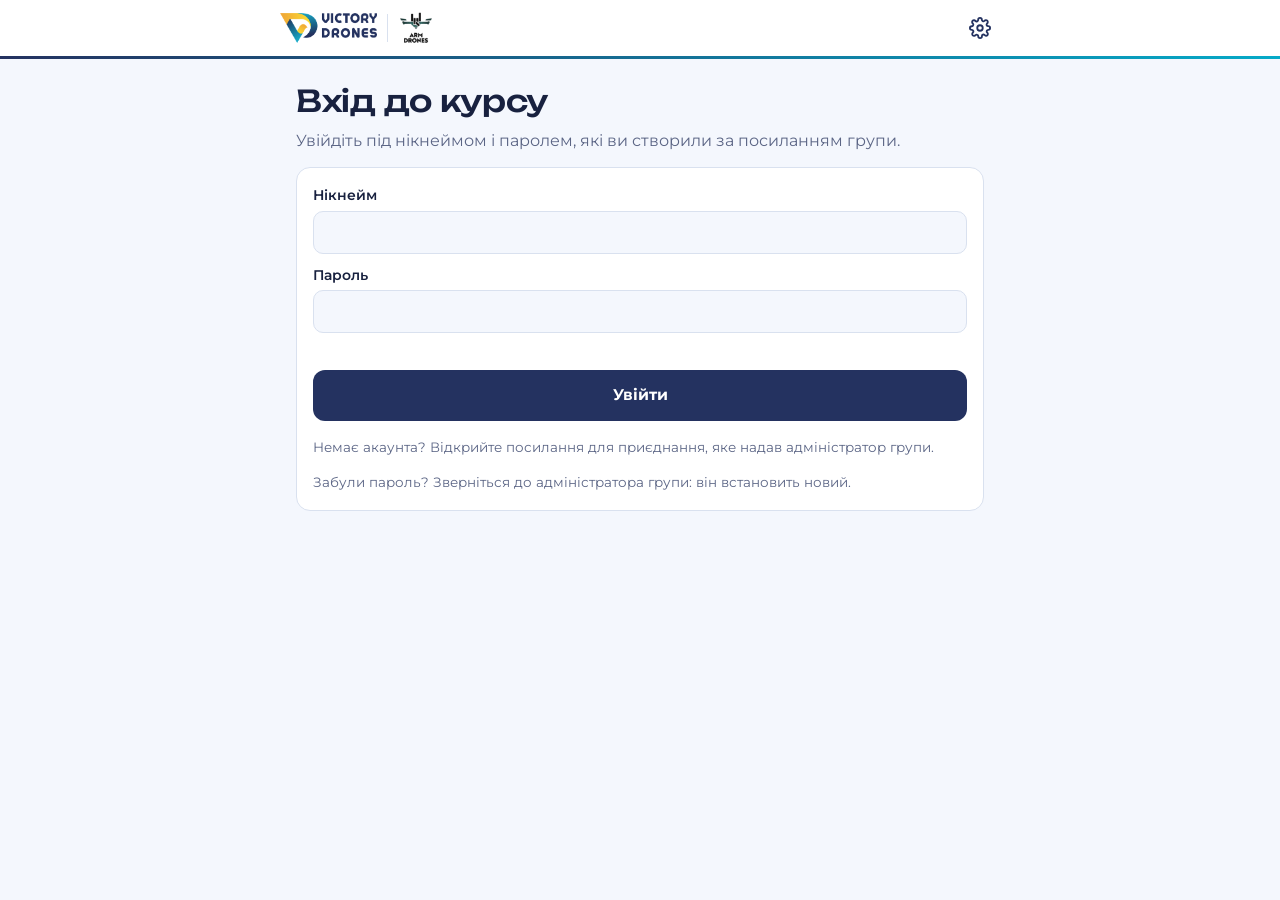
==== v1/index.html @ fdaccfeb "Admin statistics panel (#admin-stats) with charts; links from admin panel and group view Co-Authored" ====
<!doctype html>
<html lang="uk"><head>
<meta charset="utf-8">
<meta name="viewport" content="width=device-width,initial-scale=1,viewport-fit=cover">
<title>Будова ударного FPV-коптера · Victory Drones</title>
<meta name="description" content="Онлайн-курс Victory Drones та ARM Drones: будова, збирання і налаштування ударного FPV-коптера">
<meta name="theme-color" content="#243260">
<meta name="robots" content="noindex, nofollow">
<link rel="icon" href="img/brand/favicon.ico" sizes="any">
<link rel="icon" href="img/brand/icon-32.png" type="image/png" sizes="32x32">
<link rel="apple-touch-icon" href="img/brand/icon-180.png">
<link rel="manifest" href="manifest.webmanifest">
<meta name="apple-mobile-web-app-capable" content="yes">
<meta name="apple-mobile-web-app-title" content="FPV-курс">
<link rel="preload" href="fonts/montserrat-cyrillic-400-normal.woff2" as="font" type="font/woff2" crossorigin>
<link rel="preload" href="fonts/unbounded-cyrillic-500-normal.woff2" as="font" type="font/woff2" crossorigin>
<link rel="stylesheet" href="styles.css">
</head>
<body>
<header class="top"><div class="top-in">
  <button class="icon-btn" id="back" type="button" aria-label="Назад" hidden><svg viewBox="0 0 24 24"><path d="M15 18l-6-6 6-6"/></svg></button>
  <a class="logos" href="#home" aria-label="На головну"><img class="vd" src="img/brand/vd-full.png" alt="Victory Drones" width="309" height="96"><i></i><img class="arm" src="img/brand/arm-drones.png" alt="ARM Drones" width="112" height="112"></a>
  <span class="spacer"></span>
  <div class="hmode" id="hmode" role="group" aria-label="Як проходити урок" hidden><button type="button" data-mode="video" aria-pressed="false"><svg viewBox="0 0 24 24"><rect x="2" y="5" width="15" height="14" rx="2"/><path d="M17 10l5-3v10l-5-3"/></svg><span>Відео</span></button><button type="button" data-mode="read" aria-pressed="false"><svg viewBox="0 0 24 24"><path d="M2 5h7a3 3 0 0 1 3 3v12a2 2 0 0 0-2-2H2zM22 5h-7a3 3 0 0 0-3 3v12a2 2 0 0 1 2-2h8z"/></svg><span>Читати</span></button></div>
  <button class="icon-btn" id="menu" type="button" aria-label="Налаштування"><svg viewBox="0 0 24 24"><circle cx="12" cy="12" r="3"/><path d="M19.4 15a1.7 1.7 0 0 0 .3 1.8l.1.1a2 2 0 1 1-2.8 2.8l-.1-.1a1.7 1.7 0 0 0-1.8-.3 1.7 1.7 0 0 0-1 1.5V21a2 2 0 1 1-4 0v-.1a1.7 1.7 0 0 0-1.1-1.5 1.7 1.7 0 0 0-1.8.3l-.1.1a2 2 0 1 1-2.8-2.8l.1-.1a1.7 1.7 0 0 0 .3-1.8 1.7 1.7 0 0 0-1.5-1H3a2 2 0 1 1 0-4h.1a1.7 1.7 0 0 0 1.5-1.1 1.7 1.7 0 0 0-.3-1.8l-.1-.1a2 2 0 1 1 2.8-2.8l.1.1a1.7 1.7 0 0 0 1.8.3H9a1.7 1.7 0 0 0 1-1.5V3a2 2 0 1 1 4 0v.1a1.7 1.7 0 0 0 1 1.5 1.7 1.7 0 0 0 1.8-.3l.1-.1a2 2 0 1 1 2.8 2.8l-.1.1a1.7 1.7 0 0 0-.3 1.8V9a1.7 1.7 0 0 0 1.5 1H21a2 2 0 1 1 0 4h-.1a1.7 1.7 0 0 0-1.5 1z"/></svg></button>
</div></header>
<div class="banner" id="banner" hidden></div>
<main id="view"></main>

<script src="config.js"></script>
<script src="lib/supabase.js"></script>
<script src="backend.js"></script>
<script src="stats.js"></script>
<script src="app.js"></script>
<script src="anim.js"></script>
<script src="content/intro-questions.js"></script>
<script src="content/intro.js"></script>
<script src="content/m01/questions.js"></script>
<script src="content/m01/l02.js"></script>
<script src="content/m01/l03.js"></script>
<script src="content/m01/l04.js"></script>
<script src="content/m01/l05.js"></script>
<script src="content/m01/l06.js"></script>
<script src="content/m01/l07.js"></script>
<script src="content/m01/l08.js"></script>
<script src="content/m01.js"></script>
<script>APP.start();</script>
</body></html>
---- v1/styles.css ----
/* Victory Drones · FPV course — styles
   Layout: one reading column (max 720px). Course map → lesson (Відео / Курс) → lesson quiz → module test.
   Brand: navy #243260, cyan #05AAC8, yellow #FCC500, light #E0EEFF. Headings Unbounded, body Montserrat. */
@font-face { font-family: "Montserrat"; src: url(fonts/montserrat-latin-400-normal.woff2) format("woff2"); font-weight: 400; font-display: swap; unicode-range: U+0000-00FF, U+0131, U+0152-0153, U+02BB-02BC, U+02C6, U+02DA, U+02DC, U+2000-206F, U+2074, U+20AC, U+2122, U+2190-2199, U+2212, U+2215, U+FEFF, U+FFFD }
@font-face { font-family: "Montserrat"; src: url(fonts/montserrat-cyrillic-400-normal.woff2) format("woff2"); font-weight: 400; font-display: swap; unicode-range: U+0301, U+0400-045F, U+0490-0491, U+04B0-04B1, U+2116 }
@font-face { font-family: "Montserrat"; src: url(fonts/montserrat-latin-500-normal.woff2) format("woff2"); font-weight: 500; font-display: swap; unicode-range: U+0000-00FF, U+2000-206F, U+2190-2199, U+2212 }
@font-face { font-family: "Montserrat"; src: url(fonts/montserrat-cyrillic-500-normal.woff2) format("woff2"); font-weight: 500; font-display: swap; unicode-range: U+0301, U+0400-045F, U+0490-0491, U+2116 }
@font-face { font-family: "Montserrat"; src: url(fonts/montserrat-latin-600-normal.woff2) format("woff2"); font-weight: 600; font-display: swap; unicode-range: U+0000-00FF, U+2000-206F, U+2190-2199, U+2212 }
@font-face { font-family: "Montserrat"; src: url(fonts/montserrat-cyrillic-600-normal.woff2) format("woff2"); font-weight: 600; font-display: swap; unicode-range: U+0301, U+0400-045F, U+0490-0491, U+2116 }
@font-face { font-family: "Montserrat"; src: url(fonts/montserrat-latin-700-normal.woff2) format("woff2"); font-weight: 700; font-display: swap; unicode-range: U+0000-00FF, U+2000-206F, U+2190-2199, U+2212 }
@font-face { font-family: "Montserrat"; src: url(fonts/montserrat-cyrillic-700-normal.woff2) format("woff2"); font-weight: 700; font-display: swap; unicode-range: U+0301, U+0400-045F, U+0490-0491, U+2116 }
@font-face { font-family: "Unbounded"; src: url(fonts/unbounded-latin-500-normal.woff2) format("woff2"); font-weight: 500; font-display: swap; unicode-range: U+0000-00FF, U+2000-206F, U+2190-2199, U+2212 }
@font-face { font-family: "Unbounded"; src: url(fonts/unbounded-cyrillic-500-normal.woff2) format("woff2"); font-weight: 500; font-display: swap; unicode-range: U+0301, U+0400-045F, U+0490-0491, U+2116 }
@font-face { font-family: "Unbounded"; src: url(fonts/unbounded-latin-700-normal.woff2) format("woff2"); font-weight: 700; font-display: swap; unicode-range: U+0000-00FF, U+2000-206F, U+2190-2199, U+2212 }
@font-face { font-family: "Unbounded"; src: url(fonts/unbounded-cyrillic-700-normal.woff2) format("woff2"); font-weight: 700; font-display: swap; unicode-range: U+0301, U+0400-045F, U+0490-0491, U+2116 }

:root {
  --navy: #243260; --cyan: #05aac8; --yellow: #fcc500; --sky: #e0eeff; --orange: #f2aa25;
  --bg: #f4f7fd; --surface: #ffffff; --sunk: #e9eff9; --ink: #18213f; --muted: #5b6585; --line: #d9e1ef;
  --accent: #243260; --on-accent: #ffffff; --accent-soft: #e0eeff;
  --hi: #05aac8; --hi-ink: #04798f; --hi-soft: #dcf3f8;
  --gold: #fcc500; --gold-ink: #8a6a00; --gold-soft: #fff4cc;
  --ok: #1f7a4d; --ok-bg: #e0f3e8; --bad: #b2362d; --bad-bg: #fbe5e2;
  --fig-bg: #f8fbff; --header: #ffffff;
  --sans: "Montserrat", system-ui, -apple-system, "Segoe UI", Roboto, sans-serif;
  --display: "Unbounded", "Montserrat", system-ui, sans-serif;
  --mono: ui-monospace, "SF Mono", Menlo, Consolas, monospace;
  --r: 14px;
  color-scheme: light;
}
@media (prefers-color-scheme: dark) { :root:not([data-theme="light"]) {
  --bg: #0e1428; --surface: #161e3a; --sunk: #111830; --ink: #e8edfa; --muted: #9ba7c8; --line: #28335a;
  --accent: #8fb4ff; --on-accent: #0e1428; --accent-soft: #1e2a52;
  --hi: #3cc8e2; --hi-ink: #6fd8ec; --hi-soft: #0f3340;
  --gold-ink: #fcd34d; --gold-soft: #3a3010;
  --ok: #6fd39c; --ok-bg: #143224; --bad: #f29a90; --bad-bg: #3b1d1c;
  --fig-bg: #121a33; --header: #ffffff;
  color-scheme: dark } }
:root[data-theme="dark"] {
  --bg: #0e1428; --surface: #161e3a; --sunk: #111830; --ink: #e8edfa; --muted: #9ba7c8; --line: #28335a;
  --accent: #8fb4ff; --on-accent: #0e1428; --accent-soft: #1e2a52;
  --hi: #3cc8e2; --hi-ink: #6fd8ec; --hi-soft: #0f3340;
  --gold-ink: #fcd34d; --gold-soft: #3a3010;
  --ok: #6fd39c; --ok-bg: #143224; --bad: #f29a90; --bad-bg: #3b1d1c;
  --fig-bg: #121a33; --header: #ffffff;
  color-scheme: dark }

* { box-sizing: border-box }
html { -webkit-text-size-adjust: 100% }
body { margin: 0; background: var(--bg); color: var(--ink); font: 16px/1.6 var(--sans) }
button { font: inherit; color: inherit }
a { color: var(--hi-ink) }
:focus-visible { outline: 2px solid var(--hi); outline-offset: 2px; border-radius: 6px }
[hidden] { display: none !important }
img { max-width: 100%; display: block }
h1, h2, h3, h4 { font-family: var(--display); font-weight: 500; letter-spacing: -.01em }

/* header: always white so both logos read correctly */
.top { position: sticky; top: 0; z-index: 20; background: var(--header); color: #18213f; border-bottom: 3px solid transparent;
  border-image: linear-gradient(90deg, #243260, #05aac8) 1;
  padding: env(safe-area-inset-top) max(12px, env(safe-area-inset-right)) 0 max(12px, env(safe-area-inset-left)) }
.top-in { max-width: 720px; margin: 0 auto; height: 56px; display: flex; align-items: center; gap: 8px }
.logos { display: flex; align-items: center; gap: 10px; text-decoration: none; flex: none; min-width: 0 }
.logos img.vd { height: 30px; width: auto }
.logos img.arm { height: 36px; width: auto }
.logos i { width: 1px; height: 28px; background: #d9e1ef }
.top .spacer { flex: 1 }
.icon-btn { width: 40px; height: 40px; border-radius: 10px; border: 0; background: transparent; display: grid; place-items: center; cursor: pointer; flex: none; color: #243260 }
.icon-btn:hover { background: #eef3fb }
.icon-btn svg { width: 22px; height: 22px; stroke: currentColor; fill: none; stroke-width: 2; stroke-linecap: round; stroke-linejoin: round }
@media (max-width: 400px) { .logos img.vd { height: 24px } .logos img.arm { height: 30px } .logos { gap: 7px } }

/* lesson mode switch */
.hmode { display: flex; background: #eef3fb; border-radius: 10px; padding: 3px; gap: 2px; flex: none }
.hmode button { display: inline-flex; align-items: center; gap: 6px; border: 0; background: transparent; border-radius: 8px; padding: 7px 10px; font-size: 13.5px; font-weight: 600; cursor: pointer; color: #5b6585 }
.hmode button[aria-pressed="true"] { background: #243260; color: #fff }
.hmode svg { width: 17px; height: 17px; stroke: currentColor; fill: none; stroke-width: 2; stroke-linecap: round; stroke-linejoin: round }
@media (max-width: 480px) { .hmode span { display: none } .hmode button { padding: 7px 9px } }

.banner { background: var(--gold-soft); border-bottom: 1px solid var(--line); padding: 10px max(16px, env(safe-area-inset-right)) 12px max(16px, env(safe-area-inset-left)) }
.banner-in { max-width: 720px; margin: 0 auto; display: flex; flex-direction: column; gap: 8px }
.banner p { margin: 0; font-size: 14.5px }
.row { display: flex; gap: 8px; flex-wrap: wrap; align-items: center }

main { max-width: 720px; margin: 0 auto; padding: 18px max(16px, env(safe-area-inset-right)) calc(48px + env(safe-area-inset-bottom)) max(16px, env(safe-area-inset-left)) }
.eyebrow { font: 600 12px/1.2 var(--sans); letter-spacing: .08em; text-transform: uppercase; color: var(--hi-ink) }
h2.page { font-size: clamp(22px, 5.4vw, 30px); line-height: 1.22; margin: 6px 0 8px; text-wrap: balance }
.lede { color: var(--muted); margin: 0 0 6px; max-width: 62ch }
.muted { color: var(--muted) }
.small { font-size: 13.5px }
.crumbs { font-size: 13px; color: var(--muted); margin-bottom: 4px }
.crumbs a { color: var(--muted); text-decoration: none }

/* hero on the course map */
.hero { position: relative; overflow: hidden; border-radius: 18px; padding: 22px 20px 20px; color: #fff; background: linear-gradient(120deg, #243260 0%, #1d5f8f 60%, #05aac8 100%) }
.hero h2 { color: #fff; font-size: clamp(22px, 5.6vw, 30px); line-height: 1.2; margin: 6px 0 8px }
.hero p { margin: 0; color: #dbe7ff; max-width: 52ch }
.hero .eyebrow { color: var(--yellow) }
.hero svg.deco { position: absolute; right: -30px; bottom: -40px; width: 220px; opacity: .14 }
.hero .stat { display: flex; gap: 18px; margin-top: 16px; flex-wrap: wrap }
.hero .stat b { display: block; font: 700 22px/1 var(--display); color: #fff }
.hero .stat span { font-size: 12.5px; color: #c6d6f5 }
.pbar { height: 8px; background: var(--sunk); border-radius: 99px; overflow: hidden }
.pbar i { display: block; height: 100%; background: linear-gradient(90deg, var(--orange), var(--yellow)); border-radius: 99px }
.hero .pbar { background: rgba(255,255,255,.18); margin-top: 14px }

/* buttons */
.btn { display: inline-flex; align-items: center; justify-content: center; gap: 8px; border: 0; border-radius: 12px; padding: 13px 18px; font-weight: 700; cursor: pointer; background: var(--accent); color: var(--on-accent); text-decoration: none; font-size: 15.5px }
.btn.hi { background: var(--yellow); color: #18213f }
.btn.ghost { background: transparent; color: var(--accent); box-shadow: inset 0 0 0 1.5px var(--accent) }
.btn.quiet { background: var(--sunk); color: var(--ink) }
.btn.wide { width: 100% }
.btn:disabled, .btn[aria-disabled="true"] { opacity: .45; cursor: default }

/* course map */
.part { margin-top: 26px }
.part-h { display: flex; align-items: baseline; justify-content: space-between; gap: 10px; margin: 0 0 10px }
.part-h h3 { font-size: 16px; margin: 0; line-height: 1.3 }
.part-h span { font-size: 13px; color: var(--muted); white-space: nowrap }
.lessons { display: flex; flex-direction: column; gap: 8px }
.les { display: grid; grid-template-columns: 42px 1fr auto; gap: 12px; align-items: center; text-align: left; width: 100%; background: var(--surface); border: 1px solid var(--line); border-radius: var(--r); padding: 11px 13px; cursor: pointer; color: var(--ink); text-decoration: none }
.les:hover { border-color: var(--hi) }
.les .n { width: 42px; height: 42px; border-radius: 10px; display: grid; place-items: center; font: 700 15px/1 var(--display); background: var(--sunk); color: var(--muted) }
.les.open .n { background: var(--accent-soft); color: var(--accent) }
.les.done .n { background: var(--navy); color: #fff }
:root[data-theme="dark"] .les.done .n { background: var(--accent); color: var(--on-accent) }
.les.test .n { background: var(--gold-soft); color: var(--gold-ink) }
.les.test.done .n { background: var(--yellow); color: #18213f }
.les .tt { min-width: 0 }
.les .tt b { display: block; font-size: 15px; line-height: 1.3; font-weight: 600 }
.les .tt span { display: block; font-size: 12.5px; color: var(--muted); margin-top: 2px }
.les.locked { cursor: default }
.les.locked:hover { border-color: var(--line) }
.les.locked .tt b { color: var(--muted) }
.chip { font: 600 11px/1 var(--sans); letter-spacing: .04em; text-transform: uppercase; padding: 5px 8px; border-radius: 6px; white-space: nowrap }
.chip.ok { background: var(--ok-bg); color: var(--ok) }
.chip.new { background: var(--hi-soft); color: var(--hi-ink) }
.chip.go { background: var(--gold-soft); color: var(--gold-ink) }
.chip.lock { background: var(--sunk); color: var(--muted) }
.chip.bad { background: var(--bad-bg); color: var(--bad) }

/* steps (reading mode) */
.step { background: var(--surface); border: 1px solid var(--line); border-radius: var(--r); margin-top: 14px; overflow: hidden }
.step-h { display: flex; align-items: center; gap: 10px; padding: 14px 16px 0 }
.kind { font: 600 11px/1 var(--sans); letter-spacing: .05em; text-transform: uppercase; padding: 5px 8px; border-radius: 6px; background: var(--accent-soft); color: var(--accent); white-space: nowrap }
.step h3 { font-size: 18px; line-height: 1.32; margin: 10px 16px 6px; text-wrap: balance }
.step h4 { font: 700 15px/1.3 var(--sans); margin: 14px 0 6px }
.step .body { padding: 0 16px 14px }
.step .body p { margin: 0 0 10px; max-width: 64ch }
.step .body ul, .step .body ol { margin: 0 0 10px; padding-left: 20px }
.step .body li { margin-bottom: 4px }
.step .body b { font-weight: 700 }
.key { background: var(--accent-soft); border-left: 4px solid var(--navy); border-radius: 0 10px 10px 0; padding: 10px 12px; margin: 4px 0 12px; font-weight: 600 }
:root[data-theme="dark"] .key { border-left-color: var(--accent) }
.simple { background: var(--gold-soft); border-radius: 12px; padding: 10px 12px 10px 44px; margin: 4px 0 12px; position: relative; font-size: 15px }
.simple::before { content: "💡"; position: absolute; left: 13px; top: 9px; font-size: 18px }
.simple b { font-weight: 700 }
.warnbox { border-left: 4px solid var(--bad); background: var(--bad-bg); border-radius: 0 10px 10px 0; padding: 8px 12px; margin: 4px 0 12px; font-size: 15px }
.warnbox b { color: var(--bad) }

.grid2 { display: grid; grid-template-columns: repeat(2, minmax(0, 1fr)); gap: 8px; margin: 4px 0 12px }
@media (max-width: 460px) { .grid2.stack { grid-template-columns: 1fr } }
.card { background: var(--sunk); border-radius: 12px; padding: 10px 12px; min-width: 0 }
.card b { display: block; font-size: 15px }
.card ul { margin: 4px 0 0; padding-left: 18px; font-size: 14.5px }
.card .ico { font-size: 20px; line-height: 1; margin-bottom: 4px }
.feat { display: grid; grid-template-columns: repeat(2, minmax(0, 1fr)); gap: 8px; margin: 4px 0 12px }
.feat > div { display: flex; gap: 10px; align-items: center; background: var(--sunk); border-radius: 12px; padding: 10px 12px; font-size: 14.5px; font-weight: 600; min-width: 0 }
@media (max-width: 440px) { .feat { grid-template-columns: 1fr } }
.feat svg { width: 26px; height: 26px; flex: none; stroke: var(--hi); fill: none; stroke-width: 2; stroke-linecap: round; stroke-linejoin: round }

table.tbl { border-collapse: collapse; width: 100%; font-size: 14.5px; margin: 4px 0 10px }
table.tbl th, table.tbl td { border-bottom: 1px solid var(--line); padding: 7px 8px; text-align: left; vertical-align: top }
table.tbl th { font-weight: 600; color: var(--muted); font-size: 13px }
table.tbl td:first-child { font-weight: 700; white-space: nowrap }
table.tbl tr.hl td { background: var(--gold-soft) }
.tblwrap { overflow-x: auto; margin: 0 0 10px }

.chain { display: flex; flex-wrap: wrap; align-items: center; gap: 6px; margin: 4px 0 12px }
.chain span { background: var(--accent-soft); color: var(--accent); font-weight: 700; font-size: 14px; padding: 6px 10px; border-radius: 8px }
.chain i { font-style: normal; color: var(--muted) }

/* figures */
.fig { background: var(--fig-bg); border-top: 1px solid var(--line); border-bottom: 1px solid var(--line); margin: 0 -16px 12px }
.fig .cap { font-size: 13px; color: var(--muted); padding: 8px 16px 10px }
.photo { background: #fff }
.photo img { width: 100%; height: auto; cursor: zoom-in; max-height: 520px; object-fit: contain; margin: 0 auto }
.gallery { display: grid; grid-template-columns: repeat(2, minmax(0, 1fr)); gap: 1px; background: var(--line) }
@media (min-width: 620px) { .gallery.g3 { grid-template-columns: repeat(3, minmax(0, 1fr)) } }
.gallery figure { margin: 0; background: #fff; display: flex; flex-direction: column; min-width: 0 }
.gallery img { width: 100%; aspect-ratio: 1 / 1; object-fit: contain; background: #fff; cursor: zoom-in; padding: 6px }
.gallery figcaption { font-size: 13px; line-height: 1.3; padding: 7px 10px 9px; background: var(--fig-bg); color: var(--ink); flex: 1 }

/* SVG theming for diagrams + animations */
.sv { color: var(--ink); display: block; width: 100%; height: auto }
.sv .st { stroke: currentColor; fill: none; stroke-width: 2; stroke-linecap: round; stroke-linejoin: round }
.sv .tx { fill: currentColor; font: 600 13px var(--sans) }
.sv .txs { fill: var(--muted); font: 500 11.5px var(--sans) }
.sv .navy { stroke: var(--accent) } .sv .navyf { fill: var(--accent) }
.sv .cy { stroke: var(--hi) } .sv .cyf { fill: var(--hi) }
.sv .yl { stroke: var(--gold) } .sv .ylf { fill: var(--gold) }
.sv .mut { stroke: var(--muted) } .sv .mutf { fill: var(--muted) }
.sv .surf { fill: var(--surface) } .sv .sunk { fill: var(--sunk) } .sv .soft { fill: var(--accent-soft) }
.sv .ln { stroke: var(--line) }
.anim-ctl { display: flex; flex-wrap: wrap; gap: 10px 14px; align-items: center; padding: 10px 16px 6px }
.anim-ctl label { font-size: 14px; display: flex; align-items: center; gap: 8px; flex-wrap: wrap; font-weight: 600 }
.anim-ctl input[type=range] { width: 170px; accent-color: var(--hi) }
.anim-ctl output { font: 700 14px var(--sans); min-width: 3.5em }
.tog { font-size: 13.5px; font-weight: 600; border: 1.5px solid var(--line); background: var(--surface); border-radius: 10px; padding: 7px 12px; cursor: pointer }
.tog[aria-pressed="true"] { border-color: var(--hi); background: var(--hi-soft); color: var(--hi-ink) }
.readout { font-size: 14.5px; padding: 4px 16px 12px; min-height: 2.6em }
.readout b { font-weight: 700 }
.hotlist { display: flex; flex-wrap: wrap; gap: 6px; padding: 10px 16px 4px }
.hotlist button { font-size: 13px; font-weight: 600; border: 1px solid var(--line); background: var(--surface); border-radius: 99px; padding: 6px 11px; cursor: pointer }
.hotlist button.on { border-color: var(--hi); color: var(--hi-ink); background: var(--hi-soft) }
.sv .hotz { cursor: pointer }
.sv .hotz.on .hl { stroke: var(--hi); stroke-width: 3 }

/* video */
.player { background: #000; border-radius: var(--r); overflow: hidden; margin-top: 14px; position: sticky; top: 64px; z-index: 5 }
.player video { display: block; width: 100%; aspect-ratio: 16 / 9; background: #000 }
.player .novideo { aspect-ratio: 16 / 9; display: grid; place-items: center; text-align: center; color: #c6d6f5; padding: 20px; background: linear-gradient(120deg, #243260, #1d5f8f) }
.player .novideo b { display: block; color: #fff; font-family: var(--display); font-weight: 500; margin-bottom: 4px }
@media (max-height: 560px) { .player { position: static } }
.chapters { display: flex; flex-direction: column; gap: 6px; margin-top: 14px }
.chap { display: grid; grid-template-columns: 56px 1fr; gap: 10px; align-items: center; text-align: left; width: 100%; background: var(--surface); border: 1px solid var(--line); border-radius: 12px; padding: 10px 12px; cursor: pointer }
.chap .t { font: 700 14px/1 var(--sans); color: var(--hi-ink); font-variant-numeric: tabular-nums }
.chap b { font-size: 14.5px; font-weight: 600; line-height: 1.3 }
.chap.on { border-color: var(--hi); background: var(--hi-soft) }
.modehint { font-size: 14px; color: var(--muted); margin: 10px 0 0 }
.jump { display: inline-flex; align-items: center; gap: 6px; font: 600 12.5px/1 var(--sans); color: var(--hi-ink); background: transparent; border: 1px dashed var(--hi); border-radius: 99px; padding: 7px 11px; cursor: pointer; margin-left: auto; white-space: nowrap }
.jump svg { width: 11px; height: 11px; fill: currentColor }

.summary { background: var(--navy); color: #fff; border-radius: var(--r); padding: 16px; margin-top: 16px }
.summary h3 { margin: 0 0 8px; font-size: 17px; color: #fff }
.summary ul { margin: 0; padding-left: 4px; list-style: none }
.summary li { margin-bottom: 6px; padding-left: 26px; position: relative }
.summary li::before { content: ""; position: absolute; left: 2px; top: 5px; width: 14px; height: 14px; border-radius: 4px; background: var(--yellow); clip-path: polygon(14% 52%, 0 66%, 38% 100%, 100% 22%, 86% 8%, 38% 72%) }
.endcta { margin-top: 20px; display: flex; flex-direction: column; gap: 8px }
.gloss { display: grid; grid-template-columns: auto 1fr; gap: 0; margin: 4px 0 10px; border: 1px solid var(--line); border-radius: 12px; overflow: hidden }
.gloss dt, .gloss dd { margin: 0; padding: 8px 12px; border-bottom: 1px solid var(--line); font-size: 14.5px }
.gloss dt { font-weight: 700; background: var(--sunk); color: var(--accent); font-family: var(--display); font-size: 13px; display: flex; align-items: center }
.gloss dt:nth-last-of-type(1), .gloss dd:last-child { border-bottom: 0 }

/* remembering */
.warm { background: var(--hi-soft); border-radius: var(--r); padding: 14px 16px; margin-top: 16px }
.warm h3 { margin: 0 0 2px; font-size: 16px }
.warm .q { margin-top: 14px; background: var(--surface); border-radius: 12px; padding: 12px }
.warm .q .qt { font-weight: 700; margin-bottom: 8px }

/* quiz */
.qcard { background: var(--surface); border: 1px solid var(--line); border-radius: var(--r); padding: 16px; margin-top: 14px }
.qhead { display: flex; justify-content: space-between; align-items: center; gap: 10px }
.qtag { font: 600 11.5px/1 var(--sans); text-transform: uppercase; letter-spacing: .05em; color: var(--muted) }
.qtag.rev { color: var(--hi-ink) }
.qtext { font-size: 18px; line-height: 1.4; font-weight: 700; margin: 12px 0 14px; text-wrap: pretty }
.opts { display: flex; flex-direction: column; gap: 8px }
.opt { text-align: left; border: 1.5px solid var(--line); background: var(--bg); border-radius: 12px; padding: 12px 14px; cursor: pointer; font-size: 15.5px; line-height: 1.4 }
.opt:hover:not(:disabled) { border-color: var(--hi) }
.opt.right { border-color: var(--ok); background: var(--ok-bg) }
.opt.wrong { border-color: var(--bad); background: var(--bad-bg) }
.opt:disabled { cursor: default; color: var(--ink) }
textarea.open { width: 100%; min-height: 110px; font: inherit; padding: 12px 14px; border-radius: 12px; border: 1.5px solid var(--line); background: var(--bg); color: var(--ink); resize: vertical }
.explain { margin-top: 12px; padding: 12px 14px; border-radius: 12px; background: var(--sunk); font-size: 15px }
.explain b { font-weight: 700 }
.qbar { display: flex; gap: 3px; margin-top: 14px }
.qbar i { flex: 1; height: 6px; border-radius: 99px; background: var(--line) }
.qbar i.ok { background: var(--ok) }
.qbar i.no { background: var(--bad) }
.qbar i.cur { background: var(--gold) }
.score { font: 700 54px/1 var(--display); margin: 18px 0 6px; font-variant-numeric: tabular-nums }
.result-ok { color: var(--ok) } .result-bad { color: var(--bad) }
.review { margin-top: 18px }
.review h3 { font-size: 17px }
.review .qcard { border-color: var(--bad) }
.rules { background: var(--surface); border: 1px solid var(--line); border-radius: var(--r); padding: 14px 16px; margin-top: 14px }
.rules ul { margin: 6px 0 0; padding-left: 20px }
.rules li { margin-bottom: 4px }
.attempts { display: flex; gap: 6px; margin-top: 10px }
.attempts i { width: 26px; height: 8px; border-radius: 99px; background: var(--line) }
.attempts i.used { background: var(--muted) }

/* settings / misc */
.set { background: var(--surface); border: 1px solid var(--line); border-radius: var(--r); padding: 16px; margin-top: 14px; display: flex; flex-direction: column; gap: 10px }
.set h3 { margin: 0; font-size: 15px }
.seg { display: grid; grid-template-columns: repeat(3, 1fr); gap: 8px }
.seg button { border: 1.5px solid var(--line); background: var(--bg); border-radius: 12px; padding: 10px; cursor: pointer; font-weight: 600; font-size: 14px }
.seg button[aria-pressed="true"] { border-color: var(--hi); box-shadow: 0 0 0 1px var(--hi) }
.demo { display: inline-flex; gap: 6px; align-items: center; font-size: 12.5px; color: var(--gold-ink); background: var(--gold-soft); border-radius: 99px; padding: 4px 10px; font-weight: 600; margin-top: 12px }

.lb { position: fixed; inset: 0; z-index: 60; background: rgba(8,12,28,.92); display: flex; flex-direction: column; align-items: center; justify-content: center; padding: 16px; cursor: zoom-out }
.lb img { max-width: 100%; max-height: 82vh; object-fit: contain; background: #fff; border-radius: 6px }
.lb p { color: #eee; font-size: 14px; margin: 10px 0 0; text-align: center; max-width: 60ch }
.toast { position: fixed; left: 50%; bottom: calc(18px + env(safe-area-inset-bottom)); transform: translateX(-50%); background: var(--navy); color: #fff; padding: 10px 16px; border-radius: 12px; font-size: 14.5px; z-index: 70 }

@media (prefers-reduced-motion: reduce) { * { scroll-behavior: auto !important; animation: none !important; transition: none !important } }

/* blocks used by lessons ported from the FPV demo */
.reqs { display: grid; gap: 8px; margin: 4px 0 12px }
.reqs > div { display: grid; grid-template-columns: 36px 1fr; gap: 10px; align-items: start; background: var(--sunk); border-radius: 12px; padding: 10px 12px }
.reqs .num { width: 36px; height: 36px; border-radius: 9px; background: var(--navy); color: #fff; display: grid; place-items: center; font: 700 15px/1 var(--display) }
.reqs b { display: block }
.reqs span { font-size: 14.5px }
.tools { display: grid; grid-template-columns: repeat(auto-fit, minmax(130px, 1fr)); gap: 8px; margin: 4px 0 12px }
.tools > div { background: var(--sunk); border-radius: 12px; padding: 10px 12px; min-width: 0 }
.tools b { font: 700 18px/1.15 var(--display); color: var(--accent); display: block }
.tools span { font-size: 13.5px; display: block; margin-top: 4px }
.gallery figcaption small { display: block; color: var(--muted); font-size: 12px }
.step .body code { font: 600 13.5px var(--mono); background: var(--sunk); padding: 1px 5px; border-radius: 5px }
.pins { display: grid; grid-template-columns: repeat(auto-fill, minmax(140px, 1fr)); gap: 6px; margin: 4px 0 12px }
.pins > div { background: var(--sunk); border-radius: 10px; padding: 8px 10px; font-size: 14px; min-width: 0 }
.pins b { display: block; color: var(--accent); font-family: var(--display); font-size: 13px }
.cmp { display: grid; grid-template-columns: 1fr 1fr; gap: 8px; margin: 4px 0 12px }
.cmp > div { border-radius: 12px; padding: 10px 12px; font-size: 14.5px; min-width: 0 }
.cmp .pro { background: var(--ok-bg) } .cmp .con { background: var(--bad-bg) }
.cmp b { display: block; margin-bottom: 4px }
.cmp ul { margin: 0; padding-left: 18px }
@media (max-width: 460px) { .cmp { grid-template-columns: 1fr } }

/* accounts and admin */
.fld { display: flex; flex-direction: column; gap: 4px; font-size: 14px; font-weight: 600; min-width: 0 }
.fld input { font: 500 16px var(--sans); padding: 11px 12px; border-radius: 10px; border: 1.5px solid var(--line); background: var(--bg); color: var(--ink); width: 100% }
.fld input:focus { border-color: var(--hi); outline: none }
.ferr { color: var(--bad); font-size: 14px; margin: 0; min-height: 1.2em }
.arow { display: flex; justify-content: space-between; align-items: center; gap: 10px; flex-wrap: wrap; padding: 6px 0; border-bottom: 1px solid var(--line) }
.arow:last-of-type { border-bottom: 0 }
.arow a { color: var(--ink); text-decoration: none }
.mail { font: 500 13.5px var(--mono); background: var(--sunk); border-radius: 10px; padding: 9px 11px; user-select: all; overflow-wrap: anywhere }
tr.muted td { color: var(--muted) }

/* admin statistics */
.statlink { flex-direction: row; align-items: center; justify-content: space-between; text-decoration: none; color: var(--ink) }
.statlink > span:first-child { display: flex; flex-direction: column; gap: 2px }
.statlink > span:last-child { font-size: 22px; color: var(--hi-ink) }
.filters { display: flex; gap: 10px; flex-wrap: wrap; margin: 6px 0 12px }
.filters .fld { flex: 1 1 200px }
.fld select { font: 500 16px var(--sans); padding: 10px 12px; border-radius: 10px; border: 1.5px solid var(--line); background: var(--bg); color: var(--ink); width: 100% }
.tools.kpi { grid-template-columns: repeat(auto-fit, minmax(150px, 1fr)) }
.chart .ch-h h3 { margin: 0; font-size: 16px; line-height: 1.3 }
.chart .ch-h p { margin: 4px 0 0 }
.plot { width: 100%; min-width: 0 }
.plot svg { display: block; overflow: visible }
.plot.split { display: flex; gap: 20px; align-items: center; flex-wrap: wrap }
.plot.split .side { flex: 1 1 220px; min-width: 0 }
.plot .ax { font: 500 12px var(--sans); fill: var(--muted) }
.plot .ax.strong { fill: var(--ink); font-weight: 600 }
.plot .big { font: 700 24px var(--display); fill: var(--ink) }
.plot .grid { stroke: var(--line); stroke-width: 1 }
.plot .base { stroke: var(--muted); stroke-width: 1 }
.plot .ref { stroke: var(--ink); stroke-width: 1.5; stroke-dasharray: 4 3 }
.plot .track { fill: var(--sunk) }
.plot .trackc { fill: none; stroke: var(--sunk) }
.plot .hit { fill: transparent }
.plot .hit:hover { fill: color-mix(in srgb, var(--ink) 5%, transparent) }
.plot .ring { stroke: var(--surface); stroke-width: 2 }
.plot .mk.dim { opacity: .45 }
:root { --c1: #3a55c4; --c2: #0a8ea8; --c3: #c98a00 }
@media (prefers-color-scheme: dark) { :root:not([data-theme="light"]) { --c1: #8a7cf5; --c2: #1aa6bf; --c3: #bf8700 } }
:root[data-theme="dark"] { --c1: #8a7cf5; --c2: #1aa6bf; --c3: #bf8700 }
.mk.c1, .sw.c1 { fill: var(--c1); background: var(--c1) }
.mk.c2, .sw.c2 { fill: var(--c2); background: var(--c2) }
.mk.c3, .sw.c3 { fill: var(--c3); background: var(--c3) }
.lgd { display: flex; flex-wrap: wrap; gap: 6px 16px; font-size: 13.5px }
.lgd span { display: inline-flex; align-items: center; gap: 6px }
.lgd .sw { width: 10px; height: 10px; border-radius: 3px; display: inline-block }
.tview summary { cursor: pointer; font-size: 13.5px; color: var(--hi-ink); font-weight: 600 }
.tview .tbl { margin-top: 8px }
.ctip { position: fixed; z-index: 50; pointer-events: none; background: var(--ink); color: var(--surface); font: 500 13px/1.45 var(--sans); padding: 7px 10px; border-radius: 8px; white-space: pre-line; max-width: 260px; box-shadow: 0 4px 16px rgba(0,0,0,.18) }
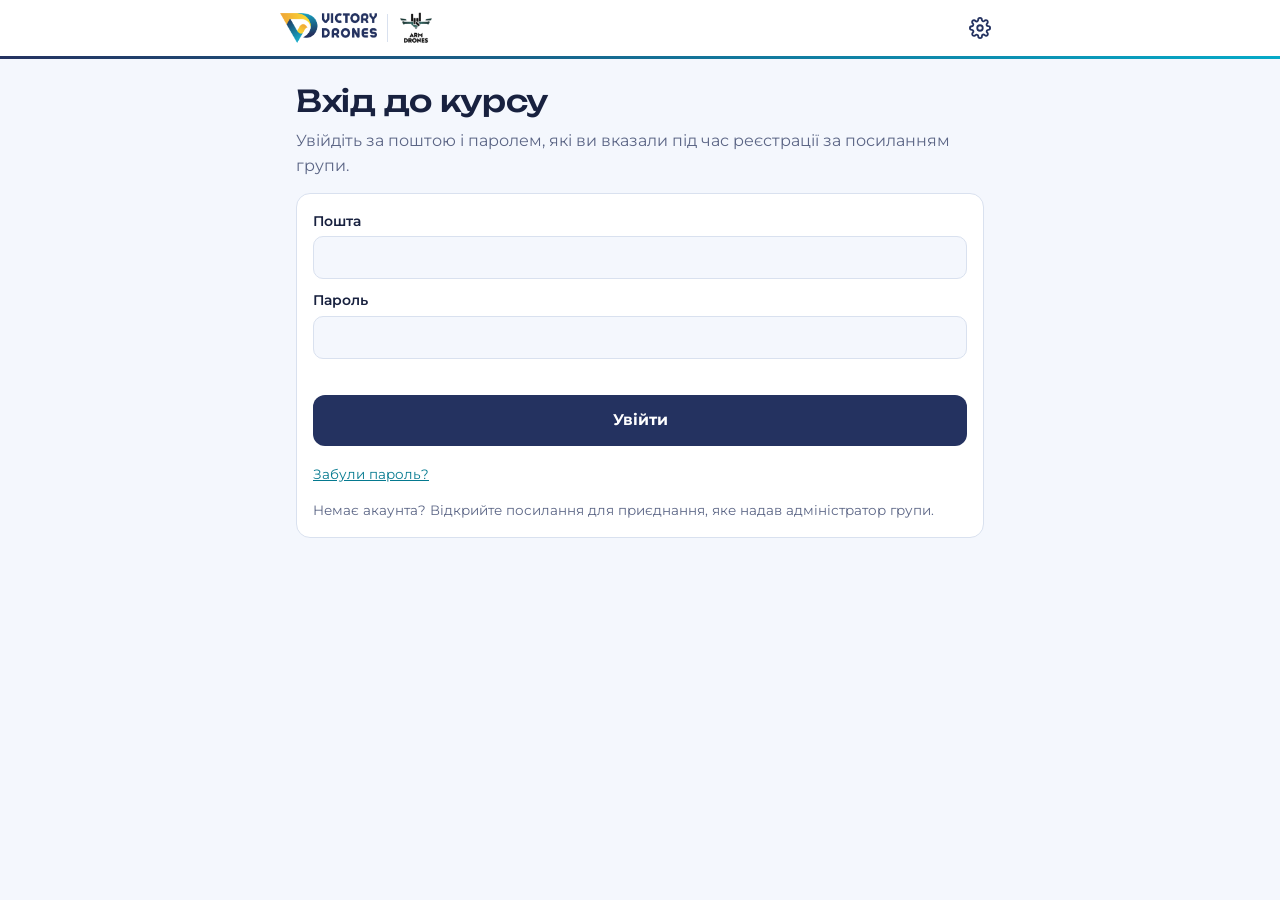
==== commit a3f855ec: "E-mail login with full name, password recovery, one-time profile completion; course certificates wit" ====
--- a/v1/index.html
+++ b/v1/index.html
@@ -2,8 +2,8 @@
 <html lang="uk"><head>
 <meta charset="utf-8">
 <meta name="viewport" content="width=device-width,initial-scale=1,viewport-fit=cover">
-<title>Будова ударного FPV-коптера · Victory Drones</title>
-<meta name="description" content="Онлайн-курс Victory Drones та ARM Drones: будова, збирання і налаштування ударного FPV-коптера">
+<title>Інженерія FPV-дронів (база) · Victory Drones</title>
+<meta name="description" content="Онлайн-курс Victory Drones та ARM Drones «Інженерія FPV-дронів (база)»: будова, збирання і налаштування FPV-дрона">
 <meta name="theme-color" content="#243260">
 <meta name="robots" content="noindex, nofollow">
 <link rel="icon" href="img/brand/favicon.ico" sizes="any">
@@ -11,7 +11,7 @@
 <link rel="apple-touch-icon" href="img/brand/icon-180.png">
 <link rel="manifest" href="manifest.webmanifest">
 <meta name="apple-mobile-web-app-capable" content="yes">
-<meta name="apple-mobile-web-app-title" content="FPV-курс">
+<meta name="apple-mobile-web-app-title" content="FPV-інженерія">
 <link rel="preload" href="fonts/montserrat-cyrillic-400-normal.woff2" as="font" type="font/woff2" crossorigin>
 <link rel="preload" href="fonts/unbounded-cyrillic-500-normal.woff2" as="font" type="font/woff2" crossorigin>
 <link rel="stylesheet" href="styles.css">
@@ -32,6 +32,8 @@
 <script src="backend.js"></script>
 <script src="stats.js"></script>
 <script src="app.js"></script>
+<script src="offline.js"></script>
+<script src="cert.js"></script>
 <script src="anim.js"></script>
 <script src="content/intro-questions.js"></script>
 <script src="content/intro.js"></script>
@@ -43,6 +45,13 @@
 <script src="content/m01/l06.js"></script>
 <script src="content/m01/l07.js"></script>
 <script src="content/m01/l08.js"></script>
+<script src="content/m01/l09.js"></script>
+<script src="content/m01/l10.js"></script>
+<script src="content/m01/l12.js"></script>
 <script src="content/m01.js"></script>
+<script src="content/m02/questions.js"></script>
+<script src="content/m02/l01.js"></script>
+<script src="content/m02/l02.js"></script>
+<script src="content/m02.js"></script>
 <script>APP.start();</script>
 </body></html>
--- a/v1/styles.css
+++ b/v1/styles.css
@@ -366,3 +366,71 @@
 .tview summary { cursor: pointer; font-size: 13.5px; color: var(--hi-ink); font-weight: 600 }
 .tview .tbl { margin-top: 8px }
 .ctip { position: fixed; z-index: 50; pointer-events: none; background: var(--ink); color: var(--surface); font: 500 13px/1.45 var(--sans); padding: 7px 10px; border-radius: 8px; white-space: pre-line; max-width: 260px; box-shadow: 0 4px 16px rgba(0,0,0,.18) }
+.cmp > div:not(.pro):not(.con) { background: var(--sunk) }
+.cmp p { margin: 0 }
+.cmp p b { display: inline; margin: 0 }
+
+/* install as an app */
+.install { margin-top: 14px; gap: 12px }
+.install summary { display: flex; align-items: center; gap: 12px; cursor: pointer; list-style: none }
+.install summary::-webkit-details-marker { display: none }
+.install summary > span:last-child { display: flex; flex-direction: column; gap: 2px; flex: 1 }
+.install summary::after { content: ""; width: 9px; height: 9px; border-right: 2px solid var(--muted); border-bottom: 2px solid var(--muted); transform: rotate(45deg); margin: -4px 4px 0 0; transition: transform .15s }
+.install[open] summary::after { transform: rotate(225deg); margin-top: 4px }
+.install .ii { width: 40px; height: 40px; border-radius: 12px; background: var(--hi-soft); display: grid; place-items: center; flex: none }
+.install .ii svg { width: 22px; height: 22px; fill: none; stroke: var(--hi-ink); stroke-width: 2; stroke-linecap: round; stroke-linejoin: round }
+.install .ib { background: var(--sunk); border-radius: 12px; padding: 10px 14px; font-size: 14.5px }
+.install .ib h4 { margin: 4px 0 6px; font-size: 14px }
+.install .ib ol, .install .ib ul { margin: 0 0 8px; padding-left: 20px }
+.install .ib li { margin: 3px 0 }
+.install ul.ok li::marker { content: "✓  "; color: var(--ok) }
+.install ul.no li::marker { content: "•  "; color: var(--muted) }
+.install #instbtn { align-self: flex-start }
+.gallery figure:last-child:nth-child(odd) { grid-column: 1 / -1 }
+.gallery figure:last-child:nth-child(odd) img { aspect-ratio: 2 / 1 }
+
+/* offline: home link + download screen */
+.offlink { display: flex; align-items: center; gap: 12px; margin-top: 14px; padding: 12px 14px; border-radius: var(--r); background: var(--surface); border: 1px solid var(--line); color: var(--ink); text-decoration: none }
+.offlink:hover { border-color: var(--hi) }
+.offlink > span:nth-child(2) { display: flex; flex-direction: column; flex: 1; min-width: 0; font-size: 13.5px; color: var(--muted) }
+.offlink b { color: var(--ink); font-size: 15px }
+.offlink .go { color: var(--hi-ink); font-size: 20px }
+.offlink .ii, .offok .ii { width: 40px; height: 40px; border-radius: 12px; background: var(--hi-soft); display: grid; place-items: center; flex: none }
+.offlink .ii svg { width: 22px; height: 22px; fill: none; stroke: var(--hi-ink); stroke-width: 2; stroke-linecap: round; stroke-linejoin: round }
+.set .ib { background: var(--sunk); border-radius: 12px; padding: 10px 14px; font-size: 14.5px }
+.set .ib h4 { margin: 2px 0 6px; font-size: 14px }
+.set .ib ol { margin: 0; padding-left: 20px } .set .ib li { margin: 3px 0 }
+.set details.ib summary { cursor: pointer; font-weight: 600; font-size: 14px }
+.set details.ib[open] summary { margin-bottom: 6px }
+.warnline { margin: 0; padding: 10px 12px; border-radius: 10px; background: var(--gold-soft); font-size: 14px }
+.offok { flex-direction: column; gap: 2px; border-color: var(--ok) }
+.offok b { color: var(--ok) }
+.seg.q2 { display: grid; grid-template-columns: 1fr 1fr; gap: 8px }
+.seg.q2 button { display: flex; flex-direction: column; align-items: flex-start; gap: 2px; padding: 10px 12px; border-radius: 12px; border: 1.5px solid var(--line); background: var(--bg); cursor: pointer; text-align: left }
+.seg.q2 button span { font-size: 12.5px; color: var(--muted) }
+.seg.q2 button[aria-pressed="true"] { border-color: var(--hi); background: var(--hi-soft) }
+.dlrow { display: flex; flex-wrap: wrap; align-items: center; justify-content: space-between; gap: 8px 12px; padding: 10px 0; border-top: 1px solid var(--line) }
+.dlrow.main .dlinfo b { font-size: 16px }
+.dlinfo { display: flex; flex-direction: column; gap: 3px; min-width: 0; flex: 1 1 200px; align-items: flex-start }
+.dlinfo > span:not(.chip) { font-size: 13.5px; color: var(--muted) }
+.dlbtn { display: flex; gap: 8px; flex-wrap: wrap }
+.dljob { border-color: var(--hi) }
+ul.okl, ul.nol { margin: 0; padding-left: 20px; font-size: 14.5px }
+ul.okl li::marker { content: "✓  "; color: var(--ok) }
+.novideo a { color: inherit; text-decoration: underline }
+
+/* certificate */
+.certcard { display: flex; align-items: center; gap: 12px; margin-top: 14px; padding: 12px 14px; border-radius: var(--r); background: var(--gold-soft); border: 1px solid var(--gold); color: var(--ink); text-decoration: none }
+.certcard .ci { width: 40px; height: 40px; border-radius: 12px; background: var(--gold); color: #243260; display: grid; place-items: center; font-size: 20px; flex: none }
+.certcard > span:nth-child(2) { display: flex; flex-direction: column; flex: 1; min-width: 0; font-size: 13.5px; color: var(--muted) }
+.certcard b { color: var(--ink); font-size: 15px }
+.certcard .go { color: var(--gold-ink); font-size: 20px }
+.certprev { border: 1px solid var(--line); border-radius: 10px; overflow: hidden; background: #fff; box-shadow: 0 6px 24px rgba(24, 33, 63, .08) }
+.certprev canvas { display: block }
+.verify { border-width: 2px }
+.verify.ok { border-color: var(--ok) } .verify.ok > b { color: var(--ok); font-size: 18px }
+.verify.bad { border-color: var(--bad) } .verify.bad > b { color: var(--bad); font-size: 18px }
+dl.vd { display: grid; grid-template-columns: auto 1fr; gap: 6px 14px; margin: 4px 0 0 }
+dl.vd dt { color: var(--muted); font-size: 14px } dl.vd dd { margin: 0; font-weight: 600 }
+main:has(table.wide) { max-width: 1180px }
+table.tbl.wide td { vertical-align: top }
